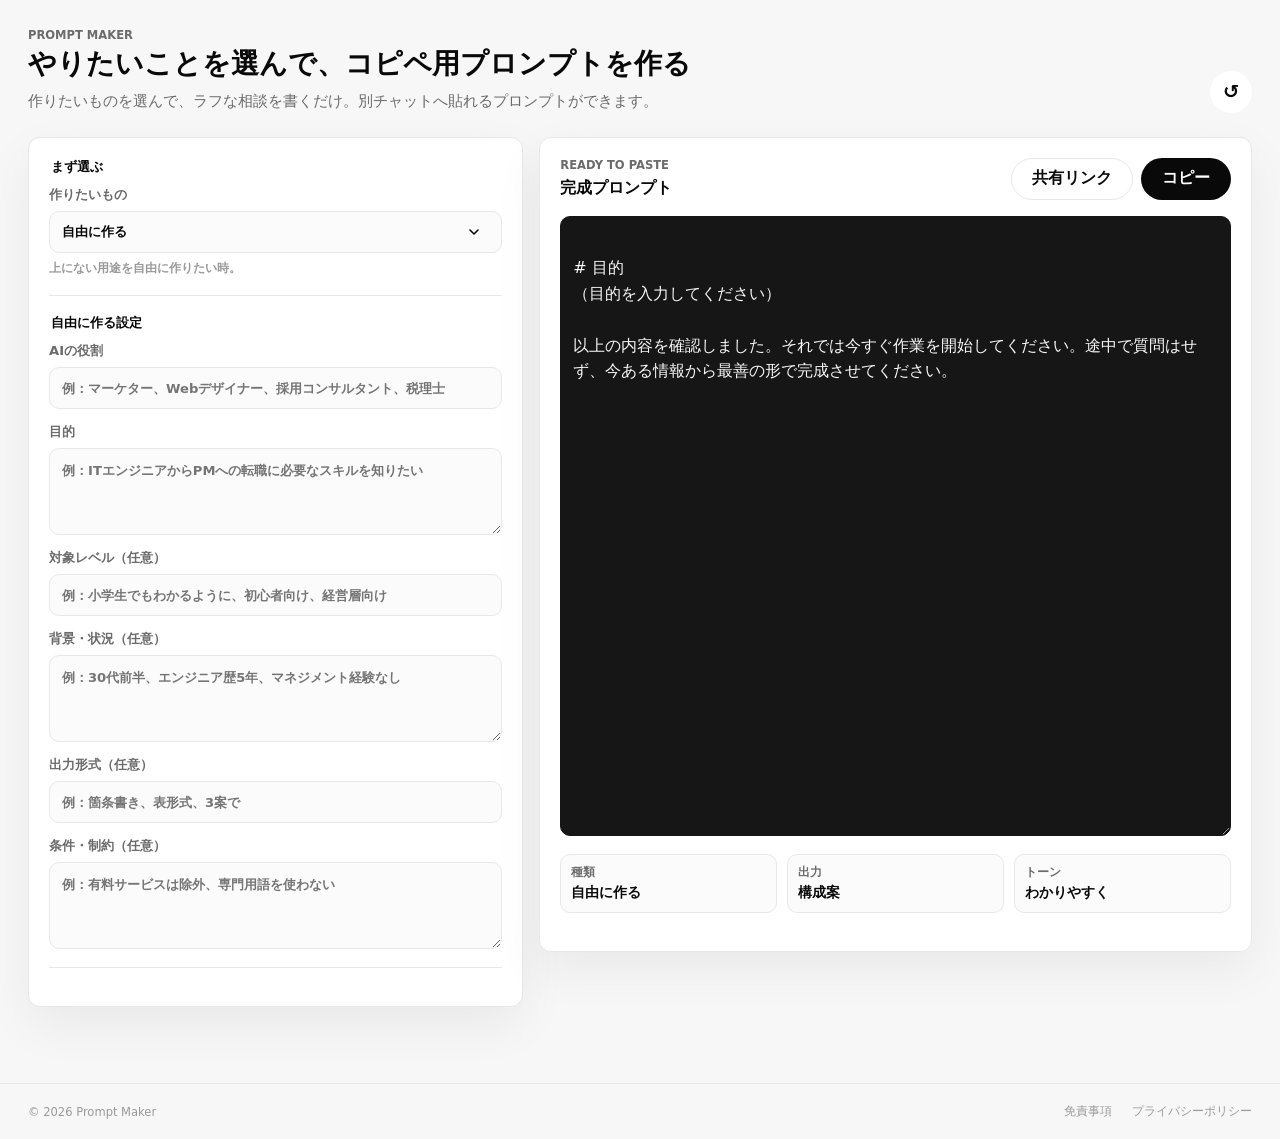
==== index.html @ 3b8bf701 "Add files via upload" ====
<!doctype html>
<html lang="ja">
  <head>
    <meta charset="UTF-8" />
    <meta name="viewport" content="width=device-width, initial-scale=1.0" />
    <link rel="icon" type="image/svg+xml" href="./favicon.svg" />
    <title>Prompt Maker</title>
    <link rel="stylesheet" href="./styles.css" />
  </head>
  <body>
    <main class="app-shell">
      <section class="workspace" aria-label="プロンプトメーカー">
        <header class="topbar">
          <div>
            <p class="eyebrow">Prompt Maker</p>
            <h1>やりたいことを選んで、コピペ用プロンプトを作る</h1>
            <p class="lead-text">作りたいものを選んで、ラフな相談を書くだけ。別チャットへ貼れるプロンプトができます。</p>
          </div>
          <div class="topbar-actions">
            <button class="icon-button" id="resetBtn" type="button" aria-label="初期化" title="初期化">↺</button>
          </div>
        </header>

        <div class="layout-grid">
          <form class="control-panel" id="promptForm">
            <fieldset>
              <legend>まず選ぶ</legend>

              <label>
                作りたいもの
                <select id="mode" name="mode">
                  <option value="custom">自由に作る</option>
                  <option value="brainstorm">アイデア出し</option>
                  <option value="research">リサーチ・競合分析</option>
                  <option value="proposal">企画書・提案書</option>
                  <option value="wireframe">ワイヤーフレーム</option>
                  <option value="design-direction">デザイン指示書</option>
                  <option value="ui-review">デザインレビュー</option>
                  <option value="illust">イラスト生成</option>
                  <option value="minutes">議事録・要約リライト</option>
                  <option value="email">メール・依頼文</option>
                </select>
                <small class="field-hint" id="modeHint"></small>
              </label>
            </fieldset>

            <fieldset id="fieldset-design" style="display:none">
              <legend>デザイン指示書設定</legend>

              <label>
                制作対象
                <input id="designTarget" name="designTarget" type="text" placeholder="例：LP、Webサイト、バナー、UI、パンフレット" />
              </label>

              <label>
                ターゲットユーザー
                <input id="designAudience" name="designAudience" type="text" placeholder="例：30代女性、BtoB企業担当者、初めて見る人" />
              </label>

              <label>
                ブランドトーン
                <input id="designTone" name="designTone" type="text" placeholder="例：高級感・信頼感、ミニマル、ポップ、テック感、温かみ" />
              </label>

            </fieldset>

            <fieldset id="fieldset-email" style="display:none">
              <legend>メール・依頼文設定</legend>

              <label>
                相手・関係性
                <input id="emailRecipient" name="emailRecipient" type="text" placeholder="例：継続クライアントの山田様、初回コンタクトの企業担当者" />
              </label>

              <label>
                メールの目的・状況
                <textarea id="emailContent" name="emailContent" rows="5" placeholder="例：デザイン費の値上げをお願いしたい。長期取引があるが言い出しにくい。来月から適用したい。"></textarea>
              </label>

              <label>
                文体トーン
                <select id="emailTone" name="emailTone">
                  <option value="丁寧・フォーマル">丁寧・フォーマル</option>
                  <option value="柔らかめ・親しみやすい">柔らかめ・親しみやすい</option>
                  <option value="簡潔・要点重視">簡潔・要点重視</option>
                </select>
              </label>
            </fieldset>

            <fieldset id="fieldset-custom" style="display:none">
              <legend>自由に作る設定</legend>

              <label>
                AIの役割
                <input id="customRole" name="customRole" type="text" placeholder="例：マーケター、Webデザイナー、採用コンサルタント、税理士" />
              </label>

              <label>
                目的
                <textarea id="customGoal" name="customGoal" rows="3" placeholder="例：ITエンジニアからPMへの転職に必要なスキルを知りたい"></textarea>
              </label>

              <label>
                対象レベル（任意）
                <input id="customAudience" name="customAudience" type="text" placeholder="例：小学生でもわかるように、初心者向け、経営層向け" />
              </label>

              <label>
                背景・状況（任意）
                <textarea id="customBackground" name="customBackground" rows="3" placeholder="例：30代前半、エンジニア歴5年、マネジメント経験なし"></textarea>
              </label>

              <label>
                出力形式（任意）
                <input id="customOutput" name="customOutput" type="text" placeholder="例：箇条書き、表形式、3案で" />
              </label>

              <label>
                条件・制約（任意）
                <textarea id="customConditions" name="customConditions" rows="3" placeholder="例：有料サービスは除外、専門用語を使わない"></textarea>
              </label>
            </fieldset>

            <fieldset id="fieldset-brainstorm" style="display:none">
              <legend>アイデア出し設定</legend>

              <label>
                解決したい課題
                <textarea id="bsIssue" name="bsIssue" rows="4" placeholder="例：新規顧客が増えない、採用応募が少ない、既存顧客の離脱が多い"></textarea>
              </label>

              <label>
                対象
                <input id="bsTarget" name="bsTarget" type="text" placeholder="例：新規顧客、社内メンバー、既存ユーザー、経営層" />
              </label>

              <label>
                業界・商材・事業フェーズ
                <input id="bsContext" name="bsContext" type="text" placeholder="例：BtoB SaaS・スタートアップ、人材サービス・拡大期" />
              </label>

              <label>
                施策の目的
                <input id="bsGoal" name="bsGoal" type="text" placeholder="例：売上UP、認知拡大、CV向上、採用強化、UI改善" />
              </label>

            </fieldset>

            <fieldset id="fieldset-minutes" style="display:none">
              <legend>議事録・要約設定</legend>

              <label>
                出力形式
                <select id="minFormat" name="minFormat">
                  <option value="summary">議事録まとめ（内部共有用）</option>
                  <option value="email">クライアントへのメール形式</option>
                </select>
              </label>

              <label>
                会議の種類
                <select id="minType" name="minType">
                  <option value="定例会">定例会</option>
                  <option value="提案MTG">提案MTG</option>
                  <option value="要件定義">要件定義</option>
                  <option value="UI/UXレビュー">UI/UXレビュー</option>
                  <option value="キックオフ">キックオフ</option>
                  <option value="その他">その他</option>
                </select>
              </label>

              <label>
                議事メモ・文字起こし
                <textarea id="minContent" name="minContent" rows="8" placeholder="ここに議事メモ、文字起こし、Slackログなどを貼り付けてください"></textarea>
              </label>

              <label>
                どう出してほしいか（任意）
                <input id="minWish" name="minWish" type="text" placeholder="例：箇条書きを多めに、Slack共有用に短く、決定事項を目立たせて" />
              </label>
            </fieldset>

            <fieldset id="fieldset-research" style="display:none">
              <legend>リサーチ・競合分析設定</legend>

              <label>
                調査目的
                <select id="researchPurpose" name="researchPurpose">
                  <option value="おまかせ">おまかせ（全項目分析）</option>
                  <option value="競合サイトの比較">競合サイトの比較</option>
                  <option value="新規事業・サービスの検討">新規事業・サービスの検討</option>
                  <option value="提案・企画書づくり">提案・企画書づくり</option>
                  <option value="デザイン・UI研究">デザイン・UI研究</option>
                  <option value="市場・業界の把握">市場・業界の把握</option>
                </select>
              </label>

              <label>
                調査テーマ
                <input id="researchTheme" name="researchTheme" type="text" placeholder="例：美容クリニックの競合サイト、工務店の採用ページ" />
              </label>

            </fieldset>

            <fieldset id="fieldset-uireview" style="display:none">
              <legend>デザインレビュー設定</legend>

              <label>
                レビュー観点
                <select id="uiPerspective" name="uiPerspective">
                  <option value="overall">UI/UX総合</option>
                  <option value="cv">コンバージョン改善</option>
                  <option value="usability">ユーザビリティ</option>
                  <option value="design">デザイン品質</option>
                  <option value="accessibility">アクセシビリティ</option>
                </select>
              </label>

              <label>
                ページの種類
                <input id="uiPageType" name="uiPageType" type="text" placeholder="例：LP、トップページ、フォームページ、採用ページ" />
              </label>

              <label>
                ターゲットユーザー
                <input id="uiTarget" name="uiTarget" type="text" placeholder="例：30代女性、BtoB企業の担当者、初めて訪れる人" />
              </label>
            </fieldset>

            <fieldset id="fieldset-proposal" style="display:none">
              <legend>企画書・提案書設定</legend>

              <label>
                クライアント業種
                <input id="propIndustry" name="propIndustry" type="text" placeholder="例：不動産、医療、人材、製造、教育" />
              </label>

              <label>
                現状課題
                <textarea id="propIssue" name="propIssue" rows="3" placeholder="例：問い合わせが少ない、採用応募が弱い、ブランド訴求不足"></textarea>
              </label>

              <label>
                企画の目的
                <input id="propGoal" name="propGoal" type="text" placeholder="例：受注獲得、社内承認、新規施策の提案、採用強化" />
              </label>

              <label>
                ターゲット
                <input id="propTarget" name="propTarget" type="text" placeholder="例：20〜30代求職者、BtoB企業担当者" />
              </label>

              <label>
                提案するソリューション概要
                <textarea id="propSolution" name="propSolution" rows="2" placeholder="例：サイトリニューアル、新サービス立ち上げ、業務改善、採用施策"></textarea>
              </label>
            </fieldset>

            <fieldset id="fieldset-wireframe" style="display:none">
              <legend>ワイヤーフレーム設定</legend>

              <label>
                出力形式
                <select id="wfOutputType" name="wfOutputType">
                  <option value="html">HTML（ブラウザで確認できる）</option>
                  <option value="image">PNG画像（Pythonで生成）</option>
                </select>
              </label>

              <label>
                ページの種類
                <select id="wfPageType" name="wfPageType">
                  <option value="all">全ページ</option>
                  <option value="top">トップページ</option>
                  <option value="sub">下層ページ</option>
                  <option value="lp">LP（ランディングページ）</option>
                  <option value="any">おまかせ（AIに構成から提案してもらう）</option>
                </select>
              </label>

              <label>
                会社名
                <input id="wfCompany" name="wfCompany" type="text" placeholder="例：株式会社〇〇" />
              </label>

              <label>
                業種
                <input id="wfIndustry" name="wfIndustry" type="text" placeholder="例：清掃サービス、IT支援、不動産" />
              </label>

              <label>
                ページ名
                <input id="wfPageName" name="wfPageName" type="text" placeholder="例：採用トップ、サービス紹介ページ" />
              </label>

              <label>
                目的
                <input id="wfPagePurpose" name="wfPagePurpose" type="text" placeholder="例：新規法人顧客への問い合わせ獲得" />
              </label>

              <label>
                参考資料（企画書・議事録・要件など）
                <textarea id="wfMaterials" name="wfMaterials" rows="6" placeholder="企画書・議事録・要件メモ・構成案などをそのまま貼り付けてください。この内容をもとにテキストやセクション構成を考えます。"></textarea>
              </label>
            </fieldset>

            <fieldset id="fieldset-illust" style="display:none">
              <legend>イラスト設定</legend>

              <label>
                スタイル
                <select id="illustStyle" name="illustStyle">
                  <option value="flat">フラットベクター（編集イラスト）</option>
                  <option value="isometric">アイソメトリック（素材集）</option>
                  <option value="icon">アイコン</option>
                </select>
              </label>

              <label>
                テーマ
                <input id="illustTheme" name="illustTheme" type="text" placeholder="例：Tokyo、コーヒーショップ、病院" />
              </label>

              <!-- フラットベクター用フィールド -->
              <div id="illustFlatFields">
                <label>
                  カラー数
                  <select id="illustColors" name="illustColors">
                    <option value="3">3色</option>
                    <option value="2">2色</option>
                    <option value="4">4色</option>
                    <option value="mono">モノクロ（白黒）</option>
                  </select>
                </label>

                <label>
                  背景
                  <select id="illustBg" name="illustBg">
                    <option value="solid">あり（テーマカラー）</option>
                    <option value="white">あり（白）</option>
                    <option value="transparent">なし（透明）</option>
                  </select>
                </label>

                <label>
                  人物
                  <select id="illustFigure" name="illustFigure">
                    <option value="include">含む</option>
                    <option value="main">人物メイン</option>
                    <option value="none">なし</option>
                  </select>
                </label>

                <label id="figureCountRow">
                  人物の数
                  <select id="illustFigureCount" name="illustFigureCount">
                    <option value="1">1人</option>
                    <option value="2-3">2〜3人</option>
                    <option value="4-6">4〜6人</option>
                    <option value="many">大勢（7人以上）</option>
                  </select>
                </label>

                <label id="framingRow">
                  フレーミング
                  <select id="illustFraming" name="illustFraming">
                    <option value="full">全身</option>
                    <option value="bust">バストアップ</option>
                    <option value="face">フェイスアップ</option>
                  </select>
                </label>
              </div>

              <!-- アイソメトリック用フィールド -->
              <div id="illustIsoFields" style="display:none">
                <label>
                  カテゴリ
                  <select id="illustCategory" name="illustCategory">
                    <option value="mix">おまかせ</option>
                    <option value="building">建物</option>
                    <option value="item">アイテム</option>
                    <option value="vehicle">乗り物</option>
                    <option value="people">人物</option>
                    <option value="nature">自然</option>
                  </select>
                </label>

                <label>
                  含めたいオブジェクト（任意）
                  <textarea id="illustObjects" name="illustObjects" rows="3" placeholder="例：Tokyo Tower、鳥居、路面電車、桜の木"></textarea>
                </label>

                <label>
                  カラートーン
                  <select id="illustColorTone" name="illustColorTone">
                    <option value="soft">ソフト＆明るい</option>
                    <option value="muted">ミュート＆落ち着き</option>
                    <option value="vivid">ビビッド</option>
                  </select>
                </label>
              </div>

              <!-- アイコン用フィールド -->
              <div id="illustIconFields" style="display:none">
                <label>
                  サイズ
                  <select id="illustIconSize" name="illustIconSize">
                    <option value="24">24px（標準）</option>
                    <option value="16">16px（小）</option>
                    <option value="32">32px（中）</option>
                    <option value="48">48px（大）</option>
                    <option value="64">64px（特大）</option>
                  </select>
                </label>

                <label>
                  線の太さ
                  <select id="illustIconStroke" name="illustIconStroke">
                    <option value="2">2px（標準）</option>
                    <option value="1">1px（細め）</option>
                    <option value="1.5">1.5px</option>
                    <option value="2.5">2.5px</option>
                    <option value="3">3px（太め）</option>
                  </select>
                </label>
              </div>

            </fieldset>


            <fieldset id="fieldset-request" style="display:none">
              <div id="wfSectionsGroup" style="display:none">
                <label>
                  セクション構成
                  <textarea id="wfSections" name="wfSections" rows="7"></textarea>
                  <small class="field-hint">空欄にするとAIが提案します。</small>
                </label>
              </div>

              <div id="uiOptionalGroup" style="display:none">
                <label>
                  改善したいこと
                  <textarea id="uiGoal" name="uiGoal" rows="2" placeholder="例：CVRを上げたい、離脱率を下げたい、信頼感を出したい"></textarea>
                </label>
                <label>
                  出力のボリューム
                  <select id="uiVolume" name="uiVolume">
                    <option value="standard">標準（各項目ポイントを押さえて）</option>
                    <option value="brief">簡潔（要点のみ）</option>
                    <option value="detail">詳細（各項目を詳しく）</option>
                  </select>
                </label>
              </div>

              <div id="designOptionalGroup" style="display:none">
                <label>
                  参考サイト・URL
                  <input id="designRef" name="designRef" type="text" placeholder="例：https://example.com、競合Aサイト" />
                </label>
                <label>
                  NG表現・避けたい方向性
                  <input id="designNg" name="designNg" type="text" placeholder="例：古くさい印象、過剰な装飾、暗い配色" />
                </label>
              </div>

              <div id="researchOptionalGroup" style="display:none">
                <label>
                  調査対象の企業
                  <input id="researchOwnUrl" name="researchOwnUrl" type="text" placeholder="例：〇〇株式会社（https://...）" />
                </label>
                <label>
                  比較対象の企業
                  <textarea id="researchTargets" name="researchTargets" rows="3" placeholder="例：A社（https://...）、B社、C社"></textarea>
                </label>
                <label>
                  特に見たい観点
                  <input id="researchFocus" name="researchFocus" type="text" placeholder="例：価格、UX、SEO、集客、機能比較" />
                </label>
              </div>

              <div id="brainstormOptionalGroup" style="display:none">
                <label>
                  施策のトーン
                  <select id="bsTone" name="bsTone">
                    <option value="バランス重視">バランス重視</option>
                    <option value="攻め・革新的">攻め・革新的</option>
                    <option value="守り・保守的">守り・保守的</option>
                    <option value="低コスト優先">低コスト優先</option>
                    <option value="スピード優先">スピード優先</option>
                  </select>
                </label>
                <label>
                  参考情報・素材
                  <textarea id="bsMaterials" name="bsMaterials" rows="3" placeholder="例：既存施策一覧、競合情報、ターゲット情報、予算感、USP"></textarea>
                </label>
              </div>

              <legend id="requestLegend">任意</legend>
              <label id="requestLabel">
                <span id="requestLabelText" style="font-size:0.82rem;font-weight:720;color:var(--muted);"></span>
                <textarea id="request" name="request" rows="4" placeholder=""></textarea>
              </label>
              <div id="wfNotesGroup" style="display:none">
                <label>
                  補足
                  <textarea id="wfNotes" name="wfNotes" rows="2" placeholder="例：電話番号、CTAコピー、強調したいポイントなど"></textarea>
                </label>
              </div>
            </fieldset>

            <fieldset id="fieldset-extras">
              <legend>必要なら足す</legend>

              <label id="backgroundRow">
                背景・状況
                <textarea id="background" name="background" rows="3" placeholder="例: 新規サービスの提案。クライアントに初回提案する"></textarea>
              </label>

              <label>
                対象
                <input id="audience" name="audience" type="text" placeholder="例: クライアント / 社内メンバー / 初めて見る人" />
              </label>

              <label id="outputTypeRow">
                出してほしい形
                <select id="outputType" name="outputType">
                  <option value="auto">おまかせ</option>
                  <option value="outline">構成案</option>
                  <option value="document">文章・ドキュメント</option>
                  <option value="table">表形式</option>
                  <option value="html">HTML</option>
                  <option value="checklist">チェックリスト</option>
                  <option value="slides">スライド構成</option>
                  <option value="image">画像として出力（PNG）</option>
                </select>
              </label>

              <label>
                AIに読み込ませたい情報
                <textarea id="materials" name="materials" rows="3" placeholder="例: 既存サイトURL、企画メモ、議事録、競合情報、文字起こしなど"></textarea>
                <small class="field-hint">ここに貼った情報をAIが参照します。なければ空欄でOK。</small>
              </label>

              <label>
                守ってほしい条件
                <textarea id="constraints" name="constraints" rows="3" placeholder="例：箇条書きで答えてほしい、3案提示してほしい、英語で出してほしい"></textarea>
              </label>

              <div id="optionsFieldset">
                <p class="field-hint" style="margin-bottom:4px; margin-top:8px;">追加対応（チェックしたものだけプロンプトに入ります）</p>
                <div class="check-list" id="optionsContainer" aria-label="追加オプション"></div>
              </div>
            </fieldset>

            <fieldset id="fieldset-finish">
              <legend>仕上げ</legend>

              <label>
                文章のトーン
                <select id="tone" name="tone">
                  <option value="clear">わかりやすく</option>
                  <option value="business">ビジネス向け</option>
                  <option value="friendly">やわらかく</option>
                  <option value="professional">プロっぽく</option>
                  <option value="concise">短く簡潔に</option>
                </select>
              </label>

              <label>
                詳しさ
                <select id="detail" name="detail">
                  <option value="balanced">ちょうどよく</option>
                  <option value="simple">短め</option>
                  <option value="deep">かなり詳しく</option>
                </select>
              </label>

              <div class="check-list" aria-label="オプション">
                <label class="check-row">
                  <input id="inferMissing" name="inferMissing" type="checkbox" checked />
                  <span>足りない情報は自然に補ってもらう</span>
                </label>
                <label class="check-row">
                  <input id="askQuestions" name="askQuestions" type="checkbox" />
                  <span>不明点があれば質問してもらう</span>
                </label>
                <label class="check-row">
                  <input id="includeSummary" name="includeSummary" type="checkbox" checked />
                  <span>最初に要望まとめを入れる</span>
                </label>
              </div>
            </fieldset>
          </form>

          <aside class="output-panel">
            <div class="output-header">
              <div>
                <p class="eyebrow">Ready to Paste</p>
                <h2>完成プロンプト</h2>
              </div>
              <div style="display:flex; gap:8px; align-items:center;">
                <button class="secondary-button" id="shareBtn" type="button">共有リンク</button>
                <button class="primary-button" id="copyBtn" type="button">コピー</button>
              </div>
            </div>

            <textarea id="promptOutput" class="prompt-output" readonly></textarea>

            <div class="preview-strip" aria-label="設定プレビュー">
              <div>
                <span class="preview-label">種類</span>
                <strong id="previewMode">企画書・提案書</strong>
              </div>
              <div>
                <span class="preview-label">出力</span>
                <strong id="previewOutput">おまかせ</strong>
              </div>
              <div>
                <span class="preview-label">トーン</span>
                <strong id="previewTone">わかりやすく</strong>
              </div>
            </div>
          </aside>
        </div>
      </section>
    </main>

    <div class="toast" id="toast" role="status" aria-live="polite"></div>

    <footer class="site-footer">
      <div class="site-footer-inner">
        <span>© 2026 Prompt Maker</span>
        <nav class="footer-links">
          <a href="./disclaimer.html" target="_blank">免責事項</a>
          <a href="./privacy.html" target="_blank">プライバシーポリシー</a>
        </nav>
      </div>
    </footer>

    <script src="./app.js"></script>
  </body>
</html>
---- styles.css ----
:root {
  color-scheme: light;
  --ink: #090909;
  --muted: #6b6b6b;
  --quiet: #9a9a9a;
  --line: #e8e8e8;
  --paper: #f7f7f7;
  --panel: #ffffff;
  --field: #fbfbfb;
  --soft: #f1f1f1;
  --shadow: 0 18px 50px rgba(0, 0, 0, 0.06);
}

* {
  box-sizing: border-box;
}

body {
  margin: 0;
  min-width: 320px;
  background: var(--paper);
  color: var(--ink);
  font-family:
    Inter, ui-sans-serif, system-ui, -apple-system, BlinkMacSystemFont, "Segoe UI",
    sans-serif;
}

button,
input,
select,
textarea {
  font: inherit;
}

button {
  cursor: pointer;
}

.app-shell {
  min-height: 100vh;
  padding: 28px;
}

.workspace {
  max-width: 1680px;
  margin: 0 auto;
}

.topbar {
  display: flex;
  align-items: end;
  justify-content: space-between;
  gap: 20px;
  padding-bottom: 24px;
}

.eyebrow {
  margin: 0 0 6px;
  color: var(--muted);
  font-size: 0.72rem;
  font-weight: 800;
  letter-spacing: 0;
  text-transform: uppercase;
}

h1,
h2 {
  margin: 0;
  letter-spacing: 0;
}

h1 {
  max-width: none;
  font-size: clamp(1rem, 2.4vw, 1.75rem);
  line-height: 1.12;
  font-weight: 850;
  white-space: nowrap;
}

.lead-text {
  max-width: 760px;
  margin: 10px 0 0;
  color: var(--muted);
  font-size: 0.92rem;
  line-height: 1.6;
}

h2 {
  font-size: 1rem;
  font-weight: 820;
}

.topbar-actions,
.output-header,
.section-title {
  display: flex;
  align-items: center;
  justify-content: space-between;
  gap: 10px;
}

.layout-grid {
  display: grid;
  grid-template-columns: minmax(320px, 0.82fr) minmax(390px, 1.18fr);
  gap: 16px;
  align-items: start;
}

.control-panel,
.output-panel {
  background: var(--panel);
  border: 1px solid var(--line);
  border-radius: 12px;
  box-shadow: var(--shadow);
}

.control-panel,
.output-panel {
  padding: 20px;
}

.output-panel {
  position: sticky;
  top: 20px;
}

fieldset {
  display: grid;
  gap: 14px;
  margin: 0 0 18px;
  padding: 0 0 18px;
  border: 0;
  border-bottom: 1px solid var(--line);
}

fieldset:last-child {
  margin-bottom: 0;
  padding-bottom: 0;
  border-bottom: 0;
}

legend {
  margin-bottom: 10px;
  color: var(--ink);
  font-size: 0.82rem;
  font-weight: 850;
}

label {
  display: grid;
  gap: 7px;
  color: var(--muted);
  font-size: 0.82rem;
  font-weight: 720;
}

input,
select,
textarea {
  width: 100%;
  border: 1px solid var(--line);
  border-radius: 10px;
  background: var(--field);
  color: var(--ink);
  outline: none;
}

input,
select {
  min-height: 42px;
  padding: 0 12px;
}

select {
  appearance: none;
  padding-right: 48px;
  background-image: url("data:image/svg+xml,%3Csvg width='10' height='6' viewBox='0 0 10 6' fill='none' xmlns='http://www.w3.org/2000/svg'%3E%3Cpath d='M1 1L5 5L9 1' stroke='%23090909' stroke-width='1.6' stroke-linecap='round' stroke-linejoin='round'/%3E%3C/svg%3E");
  background-position: right 22px center;
  background-repeat: no-repeat;
  background-size: 10px 6px;
}

textarea {
  min-height: 82px;
  resize: vertical;
  padding: 12px;
  line-height: 1.55;
}

input:focus,
select:focus,
textarea:focus {
  border-color: #111;
  background: #fff;
  box-shadow: 0 0 0 4px rgba(0, 0, 0, 0.06);
}

.field-hint {
  color: var(--quiet);
  font-size: 0.75rem;
  font-weight: 650;
  line-height: 1.45;
}

.check-list {
  display: grid;
  gap: 8px;
}

.check-row {
  display: grid;
  grid-template-columns: 18px 1fr;
  align-items: start;
  gap: 9px;
  padding: 10px;
  border: 1px solid var(--line);
  border-radius: 10px;
  background: var(--field);
  color: var(--ink);
  font-size: 0.84rem;
}

.check-row input {
  width: 16px;
  min-height: 16px;
  margin-top: 2px;
}

.primary-button,
.secondary-button,
.icon-button {
  display: inline-flex;
  align-items: center;
  justify-content: center;
  border-radius: 999px;
  border: 1px solid transparent;
  font-weight: 820;
  white-space: nowrap;
}

.primary-button {
  min-height: 42px;
  padding: 0 20px;
  background: var(--ink);
  color: #fff;
}

.primary-button:hover {
  background: #303030;
}

.secondary-button {
  min-height: 42px;
  padding: 0 20px;
  border-color: var(--line);
  background: #fff;
  color: var(--ink);
}

.secondary-button:hover,
.icon-button:hover {
  border-color: #111;
  background: var(--soft);
}

.icon-button {
  width: 42px;
  height: 42px;
  background: #fff;
  color: var(--ink);
  font-size: 1.2rem;
}

.prompt-output {
  min-height: 620px;
  margin-top: 16px;
  background: #161616;
  color: #f8f8f8;
  border-color: #161616;
  line-height: 1.62;
}

.prompt-output:focus {
  border-color: #161616;
  background: #161616;
  color: #f8f8f8;
  box-shadow: 0 0 0 4px rgba(0, 0, 0, 0.14);
}

.preview-strip {
  display: grid;
  grid-template-columns: repeat(3, 1fr);
  gap: 10px;
  margin: 14px 0 18px;
}

.preview-strip div {
  min-width: 0;
  padding: 10px;
  border: 1px solid var(--line);
  border-radius: 10px;
  background: var(--field);
}

.preview-label {
  display: block;
  margin-bottom: 4px;
  color: var(--muted);
  font-size: 0.72rem;
  font-weight: 850;
}

.preview-strip strong {
  display: block;
  overflow-wrap: anywhere;
  font-size: 0.86rem;
}

.presets {
  border-top: 1px solid var(--line);
  padding-top: 16px;
}

.note {
  margin: 12px 0 0;
  color: var(--muted);
  font-size: 0.86rem;
  line-height: 1.65;
}

.toast {
  position: fixed;
  right: 20px;
  bottom: 20px;
  max-width: min(360px, calc(100vw - 40px));
  padding: 12px 14px;
  border-radius: 999px;
  background: var(--ink);
  color: #fff;
  box-shadow: var(--shadow);
  opacity: 0;
  transform: translateY(10px);
  transition:
    opacity 180ms ease,
    transform 180ms ease;
  pointer-events: none;
}

.toast.show {
  opacity: 1;
  transform: translateY(0);
}

@media (max-width: 900px) {
  .app-shell {
    padding: 16px;
  }

  .topbar {
    align-items: start;
    flex-direction: column;
  }

  .layout-grid {
    grid-template-columns: 1fr;
  }

  .output-panel {
    position: static;
  }

  .prompt-output {
    min-height: 420px;
  }
}

@media (max-width: 540px) {
  .topbar-actions,
  .output-header {
    width: 100%;
  }

  .preview-strip {
    grid-template-columns: 1fr;
  }
}

.site-footer {
  margin-top: 48px;
  border-top: 1px solid var(--line);
  padding: 20px 28px;
  background: var(--paper);
}

.site-footer-inner {
  max-width: 1680px;
  margin: 0 auto;
  display: flex;
  align-items: center;
  justify-content: space-between;
  gap: 16px;
  font-size: 0.72rem;
  color: var(--quiet);
}

.footer-links {
  display: flex;
  gap: 20px;
}

.footer-links a {
  color: var(--quiet);
  text-decoration: none;
}

.footer-links a:hover {
  color: var(--muted);
  text-decoration: underline;
}
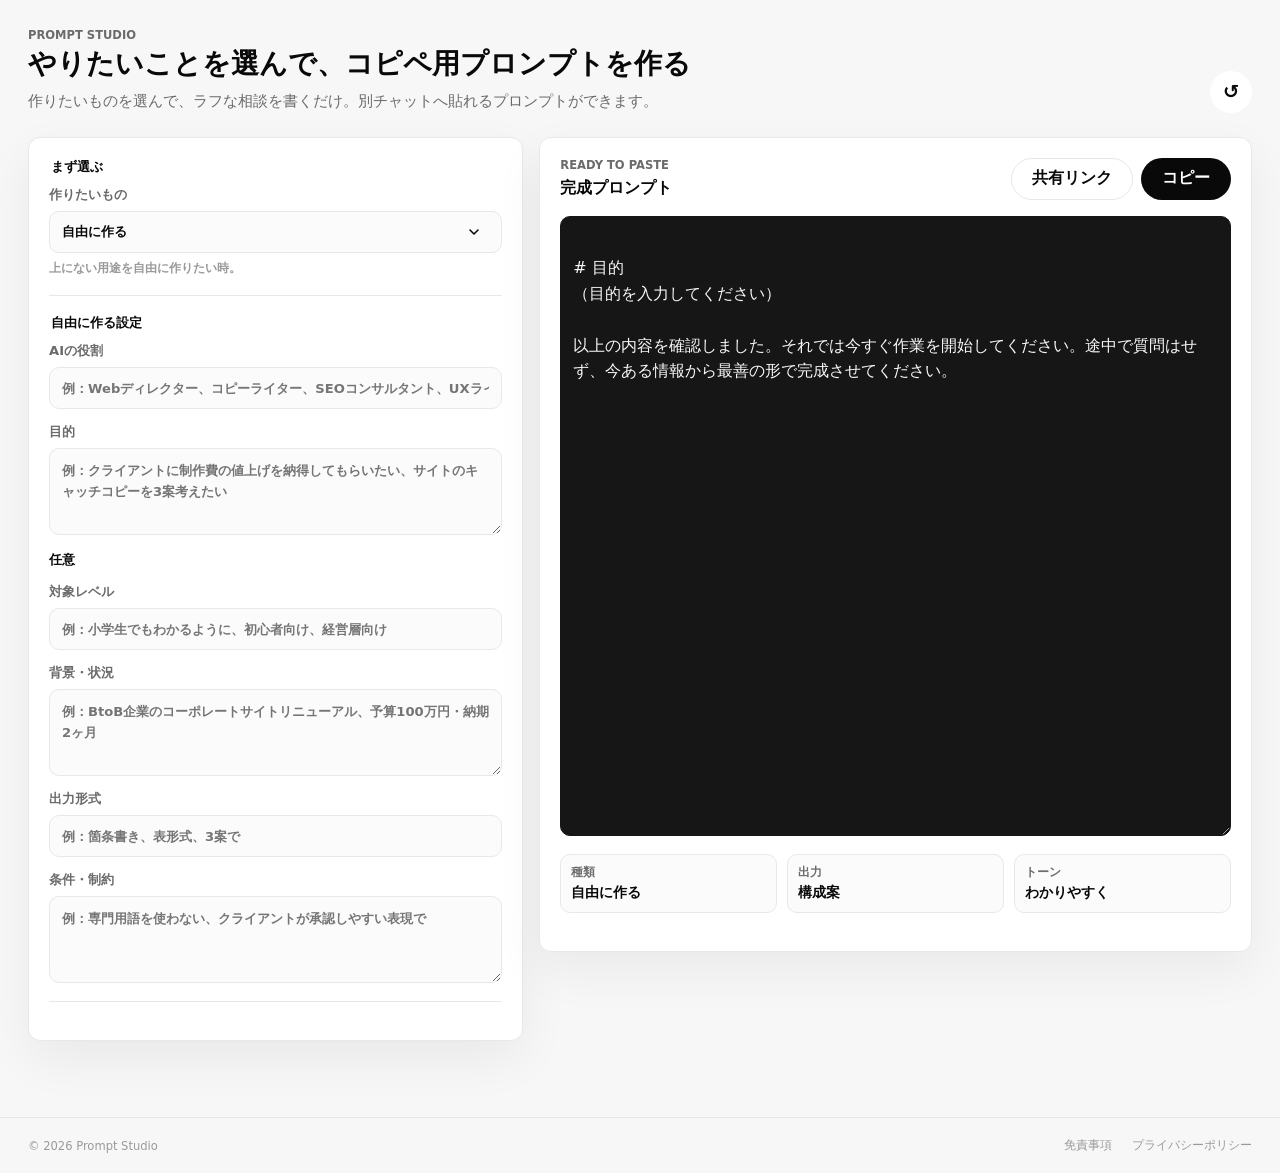
==== commit 0a4070b0: "Add files via upload" ====
--- a/index.html
+++ b/index.html
@@ -4,7 +4,7 @@
     <meta charset="UTF-8" />
     <meta name="viewport" content="width=device-width, initial-scale=1.0" />
     <link rel="icon" type="image/svg+xml" href="./favicon.svg" />
-    <title>Prompt Maker</title>
+    <title>Prompt Studio</title>
     <link rel="stylesheet" href="./styles.css" />
   </head>
   <body>
@@ -12,7 +12,7 @@
       <section class="workspace" aria-label="プロンプトメーカー">
         <header class="topbar">
           <div>
-            <p class="eyebrow">Prompt Maker</p>
+            <p class="eyebrow">Prompt Studio</p>
             <h1>やりたいことを選んで、コピペ用プロンプトを作る</h1>
             <p class="lead-text">作りたいものを選んで、ラフな相談を書くだけ。別チャットへ貼れるプロンプトができます。</p>
           </div>
@@ -31,14 +31,13 @@
                 <select id="mode" name="mode">
                   <option value="custom">自由に作る</option>
                   <option value="brainstorm">アイデア出し</option>
-                  <option value="research">リサーチ・競合分析</option>
-                  <option value="proposal">企画書・提案書</option>
+                  <option value="minutes">議事録・要約リライト</option>
+                  <option value="competitor">競合分析</option>
+                  <option value="sitedesign">サイト設計</option>
                   <option value="wireframe">ワイヤーフレーム</option>
                   <option value="design-direction">デザイン指示書</option>
                   <option value="ui-review">デザインレビュー</option>
                   <option value="illust">イラスト生成</option>
-                  <option value="minutes">議事録・要約リライト</option>
-                  <option value="email">メール・依頼文</option>
                 </select>
                 <small class="field-hint" id="modeHint"></small>
               </label>
@@ -53,14 +52,33 @@
               </label>
 
               <label>
-                ターゲットユーザー
-                <input id="designAudience" name="designAudience" type="text" placeholder="例：30代女性、BtoB企業担当者、初めて見る人" />
+                ペルソナ
+                <input id="designAudience" name="designAudience" type="text" placeholder="例：30代男性の中小企業経営者、ITツールに不慣れ" />
               </label>
 
               <label>
                 ブランドトーン
                 <input id="designTone" name="designTone" type="text" placeholder="例：高級感・信頼感、ミニマル、ポップ、テック感、温かみ" />
               </label>
+
+              <div id="designOptionalGroup">
+                <p class="optional-section-label">任意</p>
+
+                <label>
+                  サイト設計の結果
+                  <textarea id="designPrevResult" name="designPrevResult" rows="4" placeholder="サイト設計モードの結果をそのまま貼り付け、または概要を入力"></textarea>
+                </label>
+
+                <label>
+                  参考サイト・URL
+                  <input id="designRef" name="designRef" type="text" placeholder="例：https://example.com" />
+                </label>
+
+                <label>
+                  NG表現・避けたい方向性
+                  <input id="designNg" name="designNg" type="text" placeholder="例：過度な装飾、古くさいフォント、圧迫感のある配色" />
+                </label>
+              </div>
 
             </fieldset>
 
@@ -92,33 +110,37 @@
 
               <label>
                 AIの役割
-                <input id="customRole" name="customRole" type="text" placeholder="例：マーケター、Webデザイナー、採用コンサルタント、税理士" />
+                <input id="customRole" name="customRole" type="text" placeholder="例：Webディレクター、コピーライター、SEOコンサルタント、UXライター" />
               </label>
 
               <label>
                 目的
-                <textarea id="customGoal" name="customGoal" rows="3" placeholder="例：ITエンジニアからPMへの転職に必要なスキルを知りたい"></textarea>
-              </label>
-
-              <label>
-                対象レベル（任意）
-                <input id="customAudience" name="customAudience" type="text" placeholder="例：小学生でもわかるように、初心者向け、経営層向け" />
-              </label>
-
-              <label>
-                背景・状況（任意）
-                <textarea id="customBackground" name="customBackground" rows="3" placeholder="例：30代前半、エンジニア歴5年、マネジメント経験なし"></textarea>
-              </label>
-
-              <label>
-                出力形式（任意）
-                <input id="customOutput" name="customOutput" type="text" placeholder="例：箇条書き、表形式、3案で" />
-              </label>
-
-              <label>
-                条件・制約（任意）
-                <textarea id="customConditions" name="customConditions" rows="3" placeholder="例：有料サービスは除外、専門用語を使わない"></textarea>
-              </label>
+                <textarea id="customGoal" name="customGoal" rows="3" placeholder="例：クライアントに制作費の値上げを納得してもらいたい、サイトのキャッチコピーを3案考えたい"></textarea>
+              </label>
+
+              <div id="customOptionalGroup">
+                <p class="optional-section-label">任意</p>
+
+                <label>
+                  対象レベル
+                  <input id="customAudience" name="customAudience" type="text" placeholder="例：小学生でもわかるように、初心者向け、経営層向け" />
+                </label>
+
+                <label>
+                  背景・状況
+                  <textarea id="customBackground" name="customBackground" rows="3" placeholder="例：BtoB企業のコーポレートサイトリニューアル、予算100万円・納期2ヶ月"></textarea>
+                </label>
+
+                <label>
+                  出力形式
+                  <input id="customOutput" name="customOutput" type="text" placeholder="例：箇条書き、表形式、3案で" />
+                </label>
+
+                <label>
+                  条件・制約
+                  <textarea id="customConditions" name="customConditions" rows="3" placeholder="例：専門用語を使わない、クライアントが承認しやすい表現で"></textarea>
+                </label>
+              </div>
             </fieldset>
 
             <fieldset id="fieldset-brainstorm" style="display:none">
@@ -143,6 +165,29 @@
                 施策の目的
                 <input id="bsGoal" name="bsGoal" type="text" placeholder="例：売上UP、認知拡大、CV向上、採用強化、UI改善" />
               </label>
+
+              <div id="brainstormOptionalGroup">
+                <p class="optional-section-label">任意</p>
+
+                <label>
+                  施策のトーン
+                  <select id="bsTone" name="bsTone">
+                    <option value="バランス重視">バランス重視</option>
+                    <option value="攻め・革新的">攻め・革新的</option>
+                    <option value="守り・保守的">守り・保守的</option>
+                    <option value="低コスト優先">低コスト優先</option>
+                    <option value="スピード優先">スピード優先</option>
+                  </select>
+                </label>
+                <label>
+                  参考情報・素材
+                  <textarea id="bsMaterials" name="bsMaterials" rows="3" placeholder="例：既存施策一覧、競合情報、ターゲット情報、予算感、USP"></textarea>
+                </label>
+                <label>
+                  補足・その他
+                  <textarea id="bsNotes" name="bsNotes" rows="2" placeholder="例：過去に試した施策、外せない制約、社内の方針"></textarea>
+                </label>
+              </div>
 
             </fieldset>
 
@@ -157,27 +202,111 @@
                 </select>
               </label>
 
-              <label>
-                会議の種類
-                <select id="minType" name="minType">
-                  <option value="定例会">定例会</option>
-                  <option value="提案MTG">提案MTG</option>
-                  <option value="要件定義">要件定義</option>
-                  <option value="UI/UXレビュー">UI/UXレビュー</option>
-                  <option value="キックオフ">キックオフ</option>
-                  <option value="その他">その他</option>
-                </select>
-              </label>
 
               <label>
                 議事メモ・文字起こし
                 <textarea id="minContent" name="minContent" rows="8" placeholder="ここに議事メモ、文字起こし、Slackログなどを貼り付けてください"></textarea>
               </label>
 
-              <label>
-                どう出してほしいか（任意）
+              <div id="minutesOptionalGroup">
+                <p class="optional-section-label">任意</p>
+
+                <label>
+                  どう出してほしいか
                 <input id="minWish" name="minWish" type="text" placeholder="例：箇条書きを多めに、Slack共有用に短く、決定事項を目立たせて" />
-              </label>
+                </label>
+              </div>
+            </fieldset>
+
+            <fieldset id="fieldset-sitedesign" style="display:none">
+              <legend>サイト設計設定</legend>
+
+              <label>
+                サービス・事業内容
+                <textarea id="siteService" name="siteService" rows="3" placeholder="例：中小企業向けのWeb制作会社。コーポレートサイトやECサイトの制作を中心に行っている"></textarea>
+              </label>
+
+              <label>
+                サイトの種類
+                <input id="siteSiteType" name="siteSiteType" type="text" placeholder="例：コーポレートサイト、採用サイト、LP、ECサイト" />
+              </label>
+
+              <label>
+                ターゲット
+                <input id="siteTarget" name="siteTarget" type="text" placeholder="例：30〜50代の中小企業経営者、新卒採用を検討している人事担当者" />
+              </label>
+
+              <label>
+                用途
+                <select id="siteUsage" name="siteUsage">
+                  <option value="report">レポート形式</option>
+                  <option value="slide">スライド構成提案</option>
+                </select>
+              </label>
+
+              <div id="siteOptionalGroup">
+                <p class="optional-section-label">任意</p>
+
+                <label>
+                  現状の課題・背景
+                  <textarea id="siteIssue" name="siteIssue" rows="3" placeholder="例：現サイトが古く問い合わせが少ない、競合と差別化できていない"></textarea>
+                </label>
+
+                <label>
+                  想定ページ数
+                  <input id="sitePages" name="sitePages" type="text" placeholder="例：8ページ、10〜15ページ（未定の場合はAIが提案）" />
+                </label>
+
+                <label>
+                  競合分析の結果
+                  <textarea id="sitePrevResult" name="sitePrevResult" rows="5" placeholder="競合分析モードの結果をそのまま貼り付け、または概要を入力"></textarea>
+                </label>
+
+                <label>
+                  必須コンテンツ
+                  <input id="siteContent" name="siteContent" type="text" placeholder="例：採用情報、実績紹介、代表メッセージ" />
+                </label>
+
+                <label>
+                  補足・その他
+                  <textarea id="siteNotes" name="siteNotes" rows="3" placeholder="例：追加で気になる点や希望があれば"></textarea>
+                </label>
+              </div>
+
+            </fieldset>
+
+            <fieldset id="fieldset-competitor" style="display:none">
+              <legend>競合分析設定</legend>
+
+              <label>
+                サービス・事業内容
+                <textarea id="compService" name="compService" rows="3" placeholder="例：中小企業向けのWeb制作会社。コーポレートサイトやECサイトの制作を中心に行っている"></textarea>
+              </label>
+
+              <label>
+                サイトの種類
+                <input id="compSiteType" name="compSiteType" type="text" placeholder="例：コーポレートサイト、採用サイト、LP、ECサイト、サービスサイト" />
+              </label>
+
+              <div id="compOptionalGroup">
+                <p class="optional-section-label">任意</p>
+
+                <label>
+                  調査対象のサイトURL
+                  <input id="compOwnUrl" name="compOwnUrl" type="text" placeholder="例：https://example.com" />
+                </label>
+
+                <label>
+                  競合サイトURL
+                  <textarea id="compCompetitorUrl" name="compCompetitorUrl" rows="3" placeholder="例：https://competitor1.com（なければAIが競合を選定して調査）"></textarea>
+                </label>
+
+                <label>
+                  補足・その他
+                  <textarea id="compNotes" name="compNotes" rows="3" placeholder="例：追加で気になる点や希望があれば"></textarea>
+                </label>
+              </div>
+
             </fieldset>
 
             <fieldset id="fieldset-research" style="display:none">
@@ -204,26 +333,26 @@
 
             <fieldset id="fieldset-uireview" style="display:none">
               <legend>デザインレビュー設定</legend>
+              <p class="optional-section-label" style="font-weight:400; font-size:0.8rem; color:#A4A4A4; border:none; padding-top:0;">デザインやワイヤーのスクリーンショットを添付してから使ってください</p>
 
               <label>
                 レビュー観点
                 <select id="uiPerspective" name="uiPerspective">
-                  <option value="overall">UI/UX総合</option>
-                  <option value="cv">コンバージョン改善</option>
-                  <option value="usability">ユーザビリティ</option>
+                  <option value="overall">総合レビュー</option>
+                  <option value="cv">CV・導線改善</option>
                   <option value="design">デザイン品質</option>
                   <option value="accessibility">アクセシビリティ</option>
                 </select>
               </label>
 
               <label>
-                ページの種類
-                <input id="uiPageType" name="uiPageType" type="text" placeholder="例：LP、トップページ、フォームページ、採用ページ" />
-              </label>
-
-              <label>
-                ターゲットユーザー
-                <input id="uiTarget" name="uiTarget" type="text" placeholder="例：30代女性、BtoB企業の担当者、初めて訪れる人" />
+                サイトの種類
+                <input id="uiPageType" name="uiPageType" type="text" placeholder="例：LP、コーポレートサイト、採用サイト、フォームページ" />
+              </label>
+
+              <label>
+                ペルソナ
+                <input id="uiTarget" name="uiTarget" type="text" placeholder="例：30代男性の中小企業経営者、ITツールに不慣れ" />
               </label>
             </fieldset>
 
@@ -302,6 +431,14 @@
                 参考資料（企画書・議事録・要件など）
                 <textarea id="wfMaterials" name="wfMaterials" rows="6" placeholder="企画書・議事録・要件メモ・構成案などをそのまま貼り付けてください。この内容をもとにテキストやセクション構成を考えます。"></textarea>
               </label>
+
+              <div id="wireframeOptionalGroup">
+                <p class="optional-section-label">任意</p>
+
+                <label>
+                  サイト設計の結果
+                <textarea id="wfSiteDesign" name="wfSiteDesign" rows="4" placeholder="サイト設計モードの結果をそのまま貼り付けてください。ページ構成・導線をワイヤーに反映します。"></textarea>
+              </label>
             </fieldset>
 
             <fieldset id="fieldset-illust" style="display:none">
@@ -310,8 +447,8 @@
               <label>
                 スタイル
                 <select id="illustStyle" name="illustStyle">
-                  <option value="flat">フラットベクター（編集イラスト）</option>
-                  <option value="isometric">アイソメトリック（素材集）</option>
+                  <option value="flat">フラットベクター</option>
+                  <option value="isometric">アイソメトリック</option>
                   <option value="icon">アイコン</option>
                 </select>
               </label>
@@ -321,18 +458,17 @@
                 <input id="illustTheme" name="illustTheme" type="text" placeholder="例：Tokyo、コーヒーショップ、病院" />
               </label>
 
+              <label id="illustColorToneRow">
+                カラートーン
+                <select id="illustColorTone" name="illustColorTone">
+                  <option value="soft">ソフト＆明るい</option>
+                  <option value="muted">ミュート＆落ち着き</option>
+                  <option value="vivid">ビビッド</option>
+                </select>
+              </label>
+
               <!-- フラットベクター用フィールド -->
               <div id="illustFlatFields">
-                <label>
-                  カラー数
-                  <select id="illustColors" name="illustColors">
-                    <option value="3">3色</option>
-                    <option value="2">2色</option>
-                    <option value="4">4色</option>
-                    <option value="mono">モノクロ（白黒）</option>
-                  </select>
-                </label>
-
                 <label>
                   背景
                   <select id="illustBg" name="illustBg">
@@ -368,6 +504,16 @@
                     <option value="bust">バストアップ</option>
                     <option value="face">フェイスアップ</option>
                   </select>
+                </label>
+
+                <label>
+                  散りばめる要素（任意）
+                  <input id="illustElements" name="illustElements" type="text" placeholder="例：コーヒーカップ、本、植物、自転車、ノートPC" />
+                </label>
+
+                <label>
+                  スタイル参照（任意）
+                  <input id="illustStyleRef" name="illustStyleRef" type="text" placeholder="例：バウハウス、北欧ポスター、ミッドセンチュリー、リソグラフ" />
                 </label>
               </div>
 
@@ -386,17 +532,19 @@
                 </label>
 
                 <label>
+                  向き
+                  <select id="illustDirection" name="illustDirection">
+                    <option value="mix">ミックス（おまかせ）</option>
+                    <option value="left">左向き</option>
+                    <option value="right">右向き</option>
+                    <option value="back-left">後ろ向き・左</option>
+                    <option value="back-right">後ろ向き・右</option>
+                  </select>
+                </label>
+
+                <label>
                   含めたいオブジェクト（任意）
                   <textarea id="illustObjects" name="illustObjects" rows="3" placeholder="例：Tokyo Tower、鳥居、路面電車、桜の木"></textarea>
-                </label>
-
-                <label>
-                  カラートーン
-                  <select id="illustColorTone" name="illustColorTone">
-                    <option value="soft">ソフト＆明るい</option>
-                    <option value="muted">ミュート＆落ち着き</option>
-                    <option value="vivid">ビビッド</option>
-                  </select>
                 </label>
               </div>
 
@@ -478,22 +626,6 @@
                 </label>
               </div>
 
-              <div id="brainstormOptionalGroup" style="display:none">
-                <label>
-                  施策のトーン
-                  <select id="bsTone" name="bsTone">
-                    <option value="バランス重視">バランス重視</option>
-                    <option value="攻め・革新的">攻め・革新的</option>
-                    <option value="守り・保守的">守り・保守的</option>
-                    <option value="低コスト優先">低コスト優先</option>
-                    <option value="スピード優先">スピード優先</option>
-                  </select>
-                </label>
-                <label>
-                  参考情報・素材
-                  <textarea id="bsMaterials" name="bsMaterials" rows="3" placeholder="例：既存施策一覧、競合情報、ターゲット情報、予算感、USP"></textarea>
-                </label>
-              </div>
 
               <legend id="requestLegend">任意</legend>
               <label id="requestLabel">
@@ -629,7 +761,7 @@
 
     <footer class="site-footer">
       <div class="site-footer-inner">
-        <span>© 2026 Prompt Maker</span>
+        <span>© 2026 Prompt Studio</span>
         <nav class="footer-links">
           <a href="./disclaimer.html" target="_blank">免責事項</a>
           <a href="./privacy.html" target="_blank">プライバシーポリシー</a>
--- a/styles.css
+++ b/styles.css
@@ -145,6 +145,7 @@
   font-size: 0.82rem;
   font-weight: 850;
 }
+
 
 label {
   display: grid;
@@ -385,6 +386,27 @@
   }
 }
 
+#uiOptionalGroup,
+#designOptionalGroup,
+#researchOptionalGroup,
+#brainstormOptionalGroup,
+#compOptionalGroup,
+#siteOptionalGroup,
+#customOptionalGroup,
+#minutesOptionalGroup,
+#wireframeOptionalGroup {
+  display: grid;
+  gap: 14px;
+}
+
+.optional-section-label {
+  font-size: 0.82rem;
+  font-weight: 850;
+  color: var(--ink);
+  margin: 0;
+  padding-top: 2px;
+}
+
 .site-footer {
   margin-top: 48px;
   border-top: 1px solid var(--line);
